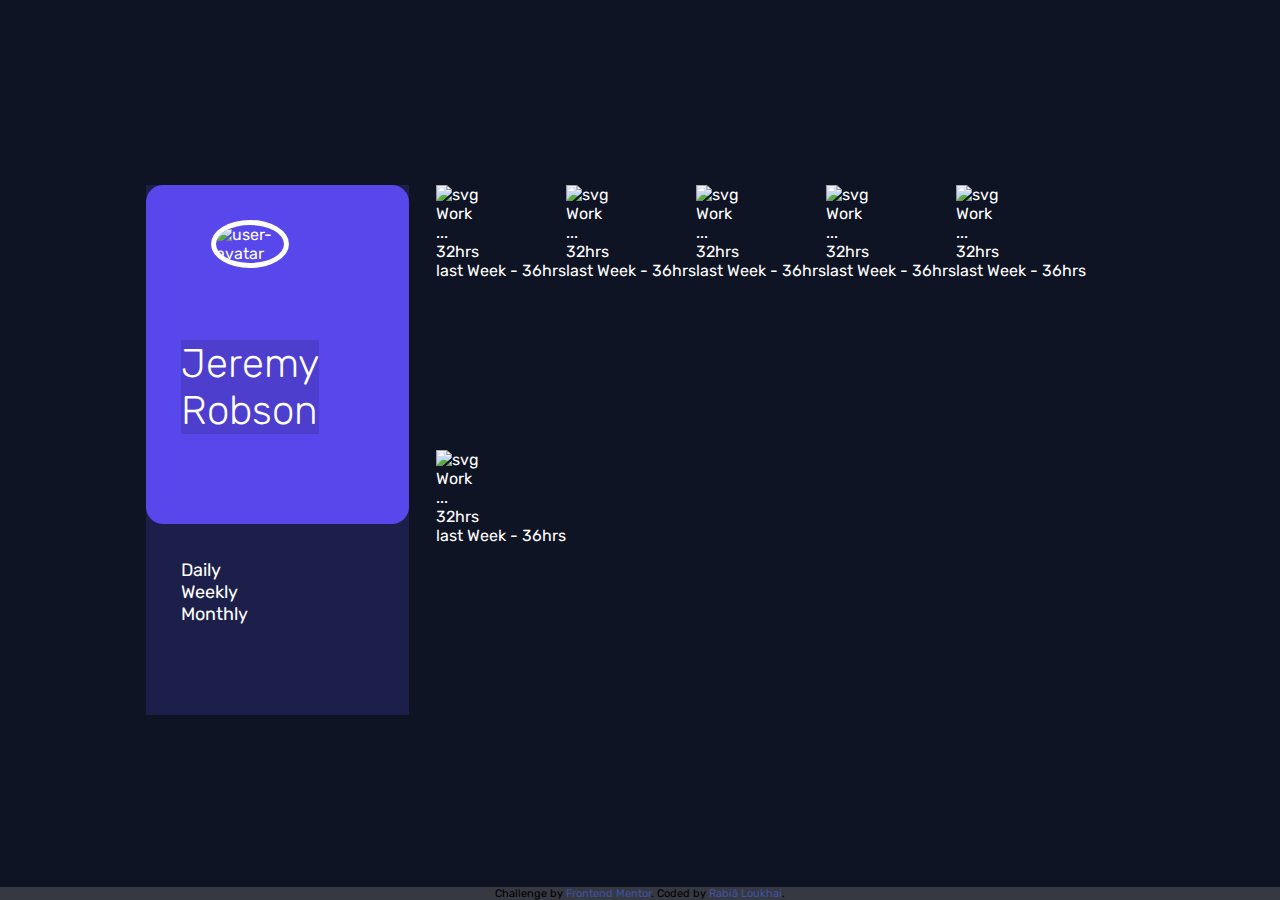
==== index.html @ b81c8409 "fixing html" ====
<!DOCTYPE html>
<html lang="en">
  <head>
    <meta charset="UTF-8" />
    <meta name="viewport" content="width=device-width, initial-scale=1.0" />
    <!-- displays site properly based on user's device -->

    <link
      rel="icon"
      type="image/png"
      sizes="32x32"
      href="./images/favicon-32x32.png"
    />

    <title>Frontend Mentor | Time tracking dashboard</title>

    <link rel="stylesheet" href="style.css" />
  </head>
  <body>
    <main class="dashboard">
      <div class="dashboard__side">
        <div class="side__user">
          <div class="user">
            <img
              class="user__avatar"
              src="images/image-jeremy.png"
              alt="user-avatar"
            />
            <div class="user__name" aria-describedby="user-name">
              <div class="firstname">Jeremy</div>
              <div class="lastname">Robson</div>
            </div>
          </div>
        </div>
        <div class="side__filter">
          <p class="period">Daily</p>
          <p class="period">Weekly</p>
          <p class="period">Monthly</p>
        </div>
      </div>

      <div class="dashboard__trackers">
        <div class="box__tracker">
          <figure class="svg">
            <img src="images/icon-work.svg" alt="svg" />
          </figure>
          <div class="box__head">
            <div class="activity">Work</div>
            <div class="more">...</div>
          </div>
          <div class="box__time">
            <div class="hours">32hrs</div>
            <div class="last">last Week - 36hrs</div>
          </div>
        </div>
        <div class="box__tracker">
          <figure class="svg">
            <img src="images/icon-work.svg" alt="svg" />
          </figure>
          <div class="box__head">
            <div class="activity">Work</div>
            <div class="more">...</div>
          </div>
          <div class="box__time">
            <div class="hours">32hrs</div>
            <div class="last">last Week - 36hrs</div>
          </div>
        </div>
        <div class="box__tracker">
          <figure class="svg">
            <img src="images/icon-work.svg" alt="svg" />
          </figure>
          <div class="box__head">
            <div class="activity">Work</div>
            <div class="more">...</div>
          </div>
          <div class="box__time">
            <div class="hours">32hrs</div>
            <div class="last">last Week - 36hrs</div>
          </div>
        </div>
        <div class="box__tracker">
          <figure class="svg">
            <img src="images/icon-work.svg" alt="svg" />
          </figure>
          <div class="box__head">
            <div class="activity">Work</div>
            <div class="more">...</div>
          </div>
          <div class="box__time">
            <div class="hours">32hrs</div>
            <div class="last">last Week - 36hrs</div>
          </div>
        </div>
        <div class="box__tracker">
          <figure class="svg">
            <img src="images/icon-work.svg" alt="svg" />
          </figure>
          <div class="box__head">
            <div class="activity">Work</div>
            <div class="more">...</div>
          </div>
          <div class="box__time">
            <div class="hours">32hrs</div>
            <div class="last">last Week - 36hrs</div>
          </div>
        </div>
        <div class="box__tracker">
          <figure class="svg">
            <img src="images/icon-work.svg" alt="svg" />
          </figure>
          <div class="box__head">
            <div class="activity">Work</div>
            <div class="more">...</div>
          </div>
          <div class="box__time">
            <div class="hours">32hrs</div>
            <div class="last">last Week - 36hrs</div>
          </div>
        </div>
      </div>
    </main>

    <div class="attribution">
      Challenge by
      <!-- target="_blank" -->
      <a href="https://www.frontendmentor.io?ref=challenge">Frontend Mentor</a>.
      Coded by
      <a href="https://rabie.vercel.app" target="_blank" rel="noopener"
        >Rabiâ Loukhai</a
      >.
    </div>

    <script src="index.js"></script>
  </body>
</html>
---- style.css ----
@import url("https://fonts.googleapis.com/css2?family=Rubik:wght@300;400;500&display=swap");
:root {
  /* font */
  --font-base: "Rubik", sans-serif;
  --size-base: 1.125em;

  /* colors */
  /* -- Primary -- */
  --Blue: hsl(246, 80%, 60%);
  --Light-red: hsl(15, 100%, 70%);
  --Soft-blue: hsl(195, 74%, 62%);
  --Light-red: hsl(348, 100%, 68%);
  --Lime-green: hsl(145, 58%, 55%);
  --Violet: hsl(264, 64%, 52%);
  --Soft-orange: hsl(43, 84%, 65%);
  /* -- Neutral -- */
  --Very-dark-blue: hsl(226, 43%, 10%);
  --Dark-blue: hsl(235, 46%, 20%);
  --Unsaturated-blue: hsl(235, 45%, 61%);
  --Pale-Blue: hsl(236, 100%, 87%);

  /* border_radius */
  --border-radius: 17px;
}

* {
  margin: 0;
  padding: 0;
  box-sizing: border-box;
}

body {
  font-family: var(--font-base);
  background-color: var(--Very-dark-blue);
  min-height: 100vh;
  width: 100%;
  position: relative;
  display: flex;
  justify-content: center;
  align-items: center;
  flex-wrap: nowrap;
}

/* dashboard */
.dashboard {
  display: flex;
  flex-direction: row;
  gap: 27px;
  width: 100%;
  max-width: 77.23%;
  color: #fff;
}

.dashboard__side {
  background-color: var(--Dark-blue);
  display: flex;
  flex-direction: column;
  flex-wrap: nowrap;
}
.side__user {
  display: flex;
  justify-content: center;
  align-items: center;
  background-color: var(--Blue);
  border-radius: var(--border-radius);

  padding: 35px 90px 90px 35px;
  width: 100%;
}
.user {
  /* width: 100%; */
  display: flex;
  flex-direction: column; /* + row */
  gap: 72px; /* +18px*/
  justify-content: center;
  align-items: center;
}

.user__avatar {
  min-width: 65px;
  width: 78px;
  border: 5px #fff solid;
  border-radius: 50%;
}
.user__name {
  background: #0000001f;
  font-weight: 300;
  font-size: 2.5rem;
  position: relative;
  text-transform: capitalize;
}

.side__filter {
  width: 100%;
  justify-content: space-around;
  align-items: start;
  display: flex;
  flex-direction: column;
  font-size: 1.125rem;
  font-weight: 400;
  padding: 35px 90px 90px 35px;
}

.dashboard__trackers {
  display: flex;
  flex-direction: row;
  flex-wrap: wrap;
}

/*
@media screen and (min-width: 1440px) {
 
}
*/

@media screen and (max-width: 376px) {
  .dashboard {
    flex-direction: column;
    margin: 24px;
    max-width: none;
  }
  .side__user {
    padding: 32px;
  }
  .user {
    flex-direction: row;
    gap: 18px;
  }
  .user__name {
    display: flex;
    flex-direction: row;
    font-size: 1.5rem;
    gap: 5px;
  }
  .side__filter {
    flex-direction: row;
  }
}

.attribution {
  font-size: 11px;
  position: absolute;
  bottom: 0;
  width: 100%;
  text-align: center;

  background: #64646479;
}
.attribution a {
  color: hsl(228, 45%, 44%);
  text-decoration: none;
}
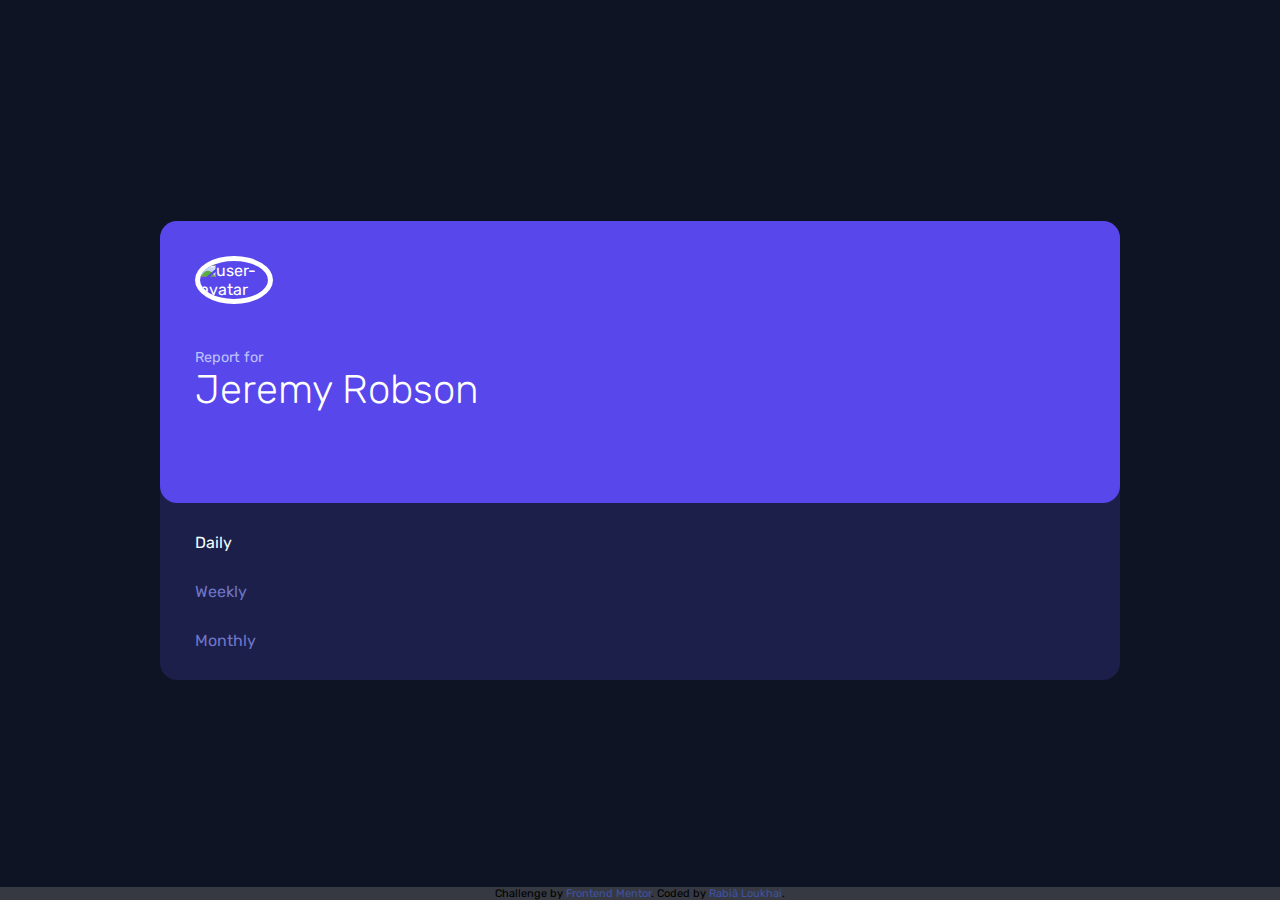
==== commit d1bb3123: "fix responsive grid layout" ====
--- a/index.html
+++ b/index.html
@@ -13,111 +13,165 @@
     />
 
     <title>Frontend Mentor | Time tracking dashboard</title>
-
     <link rel="stylesheet" href="style.css" />
+    <!-- <link rel="stylesheet" href="styleMedia.css" /> -->
   </head>
   <body>
-    <main class="dashboard">
-      <div class="dashboard__side">
-        <div class="side__user">
-          <div class="user">
-            <img
-              class="user__avatar"
-              src="images/image-jeremy.png"
-              alt="user-avatar"
+    <main class="dashboard" id="dashboard">
+      <div class="user__side">
+        <div class="user">
+          <img
+            class="user__avatar"
+            src="images/image-jeremy.png"
+            alt="user-avatar"
+          />
+          <span aria-describedby="username">
+            <p class="text">Report for</p>
+            <p class="user__name">jeremy robson</p>
+          </span>
+        </div>
+        <form class="filter">
+          <span class="filter__period">
+            <input
+              type="radio"
+              name="period"
+              class="period"
+              id="daily"
+              value="daily"
+              checked
+              onclick="onClickPeriodValue(this)"
             />
-            <div class="user__name" aria-describedby="user-name">
-              <div class="firstname">Jeremy</div>
-              <div class="lastname">Robson</div>
+            <label for="daily">Daily</label>
+          </span>
+          <span class="filter__period">
+            <input
+              type="radio"
+              class="period"
+              name="period"
+              id="weekly"
+              value="weekly"
+              onclick="onClickPeriodValue(this)"
+            />
+            <label for="weekly">Weekly</label>
+          </span>
+          <span class="filter__period">
+            <input
+              type="radio"
+              class="period"
+              name="period"
+              id="monthly"
+              value="monthly"
+              onclick="onClickPeriodValue(this)"
+            />
+            <label for="monthly">Monthly</label>
+          </span>
+        </form>
+      </div>
+      <div class="trackers__side" id="tracker_side">
+        <!-- 
+        <div class="tracker">
+          <div class="tracker__icon">
+            <img src="images/icon-work.svg" alt="work" />
+          </div>
+          <div class="tracker__time">
+            <div class="tracker__head">
+              <p class="tracker__activity">Work</p>
+              <div class="tracker__more">
+                <img src="images/icon-ellipsis.svg" alt="more" />
+              </div>
+            </div>
+            <div class="tracker__body">
+              <p class="tracker__hours">32hrs</p>
+              <p class="tracker__last">Last Week - 36hrs</p>
             </div>
           </div>
         </div>
-        <div class="side__filter">
-          <p class="period">Daily</p>
-          <p class="period">Weekly</p>
-          <p class="period">Monthly</p>
-        </div>
-      </div>
-
-      <div class="dashboard__trackers">
-        <div class="box__tracker">
-          <figure class="svg">
-            <img src="images/icon-work.svg" alt="svg" />
-          </figure>
-          <div class="box__head">
-            <div class="activity">Work</div>
-            <div class="more">...</div>
+        <div class="tracker">
+          <div class="tracker__icon">
+            <img src="images/icon-work.svg" alt="work" />
           </div>
-          <div class="box__time">
-            <div class="hours">32hrs</div>
-            <div class="last">last Week - 36hrs</div>
+          <div class="tracker__time">
+            <div class="tracker__head">
+              <p class="tracker__activity">Work</p>
+              <div class="tracker__more">
+                <img src="images/icon-ellipsis.svg" alt="more" />
+              </div>
+            </div>
+            <div class="tracker__body">
+              <p class="tracker__hours">32hrs</p>
+              <p class="tracker__last">Last Week - 36hrs</p>
+            </div>
           </div>
         </div>
-        <div class="box__tracker">
-          <figure class="svg">
-            <img src="images/icon-work.svg" alt="svg" />
-          </figure>
-          <div class="box__head">
-            <div class="activity">Work</div>
-            <div class="more">...</div>
+        <div class="tracker">
+          <div class="tracker__icon">
+            <img src="images/icon-work.svg" alt="work" />
           </div>
-          <div class="box__time">
-            <div class="hours">32hrs</div>
-            <div class="last">last Week - 36hrs</div>
+          <div class="tracker__time">
+            <div class="tracker__head">
+              <p class="tracker__activity">Work</p>
+              <div class="tracker__more">
+                <img src="images/icon-ellipsis.svg" alt="more" />
+              </div>
+            </div>
+            <div class="tracker__body">
+              <p class="tracker__hours">32hrs</p>
+              <p class="tracker__last">Last Week - 36hrs</p>
+            </div>
           </div>
         </div>
-        <div class="box__tracker">
-          <figure class="svg">
-            <img src="images/icon-work.svg" alt="svg" />
-          </figure>
-          <div class="box__head">
-            <div class="activity">Work</div>
-            <div class="more">...</div>
+        <div class="tracker">
+          <div class="tracker__icon">
+            <img src="images/icon-work.svg" alt="work" />
           </div>
-          <div class="box__time">
-            <div class="hours">32hrs</div>
-            <div class="last">last Week - 36hrs</div>
+          <div class="tracker__time">
+            <div class="tracker__head">
+              <p class="tracker__activity">Work</p>
+              <div class="tracker__more">
+                <img src="images/icon-ellipsis.svg" alt="more" />
+              </div>
+            </div>
+            <div class="tracker__body">
+              <p class="tracker__hours">32hrs</p>
+              <p class="tracker__last">Last Week - 36hrs</p>
+            </div>
           </div>
         </div>
-        <div class="box__tracker">
-          <figure class="svg">
-            <img src="images/icon-work.svg" alt="svg" />
-          </figure>
-          <div class="box__head">
-            <div class="activity">Work</div>
-            <div class="more">...</div>
+        <div class="tracker">
+          <div class="tracker__icon">
+            <img src="images/icon-work.svg" alt="work" />
           </div>
-          <div class="box__time">
-            <div class="hours">32hrs</div>
-            <div class="last">last Week - 36hrs</div>
+          <div class="tracker__time">
+            <div class="tracker__head">
+              <p class="tracker__activity">Work</p>
+              <div class="tracker__more">
+                <img src="images/icon-ellipsis.svg" alt="more" />
+              </div>
+            </div>
+            <div class="tracker__body">
+              <p class="tracker__hours">32hrs</p>
+              <p class="tracker__last">Last Week - 36hrs</p>
+            </div>
           </div>
         </div>
-        <div class="box__tracker">
-          <figure class="svg">
-            <img src="images/icon-work.svg" alt="svg" />
-          </figure>
-          <div class="box__head">
-            <div class="activity">Work</div>
-            <div class="more">...</div>
+        <div class="tracker">
+          <div class="tracker__icon">
+            <img src="images/icon-work.svg" alt="work" />
           </div>
-          <div class="box__time">
-            <div class="hours">32hrs</div>
-            <div class="last">last Week - 36hrs</div>
+          <div class="tracker__time">
+            <div class="tracker__head">
+              <p class="tracker__activity">Work</p>
+              <div class="tracker__more">
+                <img src="images/icon-ellipsis.svg" alt="more" />
+              </div>
+            </div>
+            <div class="tracker__body">
+              <p class="tracker__hours">32hrs</p>
+              <p class="tracker__last">Last Week - 36hrs</p>
+            </div>
           </div>
         </div>
-        <div class="box__tracker">
-          <figure class="svg">
-            <img src="images/icon-work.svg" alt="svg" />
-          </figure>
-          <div class="box__head">
-            <div class="activity">Work</div>
-            <div class="more">...</div>
-          </div>
-          <div class="box__time">
-            <div class="hours">32hrs</div>
-            <div class="last">last Week - 36hrs</div>
-          </div>
-        </div>
+         -->
       </div>
     </main>
 
--- a/style.css
+++ b/style.css
@@ -1,4 +1,5 @@
 @import url("https://fonts.googleapis.com/css2?family=Rubik:wght@300;400;500&display=swap");
+
 :root {
   /* font */
   --font-base: "Rubik", sans-serif;
@@ -7,7 +8,7 @@
   /* colors */
   /* -- Primary -- */
   --Blue: hsl(246, 80%, 60%);
-  --Light-red: hsl(15, 100%, 70%);
+  --Light-orange: hsl(15, 100%, 70%);
   --Soft-blue: hsl(195, 74%, 62%);
   --Light-red: hsl(348, 100%, 68%);
   --Lime-green: hsl(145, 58%, 55%);
@@ -21,122 +22,257 @@
 
   /* border_radius */
   --border-radius: 17px;
-}
-
-* {
+  /* padding */
+  --padding-block: 5rem;
+  --padding-inline: 10rem;
+}
+
+*,
+*::before,
+*::after {
   margin: 0;
   padding: 0;
   box-sizing: border-box;
 }
 
 body {
+  width: 100%;
+  min-height: 100vh;
   font-family: var(--font-base);
   background-color: var(--Very-dark-blue);
-  min-height: 100vh;
-  width: 100%;
   position: relative;
   display: flex;
   justify-content: center;
   align-items: center;
   flex-wrap: nowrap;
+  padding: var(--padding-block) var(--padding-inline);
+
+  /* transition: all 250ms; */
+  /* overflow: hidden; */
+}
+@media screen and (max-width: 900px) {
+  body {
+    padding: calc(var(--padding-block) - 0rem)
+      calc(var(--padding-inline) - 8rem);
+  }
 }
 
 /* dashboard */
 .dashboard {
-  display: flex;
-  flex-direction: row;
-  gap: 27px;
-  width: 100%;
-  max-width: 77.23%;
-  color: #fff;
-}
-
-.dashboard__side {
+  display: grid;
+  min-width: 100%;
+  height: auto;
+  /* min-height: calc(100vh - (80px * 2)); */
+  /* border: 0.5px var(--Light-red) solid; */
+  grid-auto-rows: max-content;
+  grid-template-columns: 1fr;
+  /* justify-items: center; */
+
+  gap: 30px;
+  color: rgb(255, 255, 255);
+}
+
+@media screen and (min-width: 545px) {
+  .dashboard {
+    grid-template-columns: repeat(auto-fit, minmax(14rem, 1fr));
+    /* grid-template-rows: 1fr 1fr; */
+    /* min-height: 51.8rem; */
+  }
+}
+@media screen and (min-width: 1556px) {
+  .dashboard {
+    grid-template-columns: repeat(auto-fit, minmax(18rem, 1fr));
+    /* grid-auto-rows: 1fr; */
+    grid-template-rows: 1fr;
+    /* grid-auto-flow: column; */
+  }
+}
+
+.user__side {
+  grid-column: span 1;
+  grid-row: span 2;
   background-color: var(--Dark-blue);
+  /* background-color: rgba(192, 180, 14, 0.558); */
+  border-radius: 17px;
+}
+@media screen and (min-width: 1640px) {
+  .user__side {
+    grid-row: 1;
+  }
+}
+
+.user {
+  background-color: var(--Blue);
+  padding-top: 35px;
+  padding-right: 85px;
+  padding-left: 35px;
+  padding-bottom: 90px;
+  display: flex;
+
+  flex-direction: column; /* +row*/
+  flex-wrap: nowrap;
+  gap: 45px;
+  /* 
+   */
+  border-radius: 17px;
+}
+
+@media screen and (max-width: 544px) {
+  .user {
+    flex-direction: row;
+    padding-right: 0;
+    padding-bottom: 35px;
+    justify-content: start;
+    gap: 20px;
+  }
+}
+
+.user__avatar {
+  /* aspect-ratio: 1/1; */
+  min-width: 65px;
+  max-width: 78px;
+  border: 5px #fff solid;
+  border-radius: 50%;
+}
+.user span {
+  display: flex;
+  flex-direction: column;
+  justify-content: center;
+  align-items: start;
+}
+.text {
+  font-size: 0.9rem;
+  font-weight: 400;
+  color: var(--Pale-Blue);
+}
+.user__name {
+  text-transform: capitalize;
+  font-size: 2.5rem;
+  font-weight: 300;
+}
+@media screen and (max-width: 544px) {
+  .text {
+    font-size: 0.7rem;
+  }
+  .user__name {
+    font-size: 1.6rem;
+  }
+}
+
+.filter {
+  display: flex;
+  flex-direction: column; /*+row*/
+  justify-content: space-around;
+  gap: 30px;
+  padding-left: 35px;
+  padding-right: 85px;
+  padding-block: 30px;
+}
+@media screen and (max-width: 544px) {
+  .filter {
+    flex-direction: row;
+    padding-left: 0;
+    padding-right: 0;
+  }
+}
+.filter__period {
+  width: max-content;
+  font-size: 1rem;
+  color: var(--Unsaturated-blue);
+}
+
+.filter__period label {
+  cursor: pointer;
+}
+.filter__period input {
+  display: none;
+}
+.filter__period input:checked + label {
+  color: azure;
+}
+
+.trackers__side {
+  grid-column: span 3;
+  grid-row: span 2;
+  display: contents;
+}
+.tracker {
+  height: 100%;
+  outline: 1px #64646479;
+  background: var(--Light-orange);
+  border-radius: 17px 17px 19px 19px;
+  /* width: 100%; */
+  /* min-width: 257px; */
+  /* min-height: 100%; */
   display: flex;
   flex-direction: column;
   flex-wrap: nowrap;
 }
-.side__user {
-  display: flex;
-  justify-content: center;
-  align-items: center;
-  background-color: var(--Blue);
-  border-radius: var(--border-radius);
-
-  padding: 35px 90px 90px 35px;
+
+.tracker__icon {
   width: 100%;
-}
-.user {
-  /* width: 100%; */
-  display: flex;
-  flex-direction: column; /* + row */
-  gap: 72px; /* +18px*/
-  justify-content: center;
-  align-items: center;
-}
-
-.user__avatar {
-  min-width: 65px;
-  width: 78px;
-  border: 5px #fff solid;
-  border-radius: 50%;
-}
-.user__name {
-  background: #0000001f;
+  height: 45px;
+  min-height: 37px;
+  display: flex;
+  justify-content: end;
+  position: relative;
+  overflow: hidden;
+}
+
+.tracker__icon img {
+  position: absolute;
+  top: -10px;
+  padding-right: 30px;
+}
+.tracker__time {
+  background-color: var(--Dark-blue);
+  border-radius: 17px;
+  height: calc(100% - 45px);
+  min-height: calc(100% - 37px);
+  min-width: 100%;
+  display: flex;
+  flex-direction: column;
+  padding-inline: 30px;
+  padding-top: 32px;
+  padding-bottom: 36px;
+  gap: 40px; /*mobile*/
+}
+.tracker__time:hover {
+  background-color: hsl(236, 41%, 34%);
+  cursor: pointer;
+}
+.tracker__time:has(.tracker__more:hover) {
+  background-color: var(--Dark-blue);
+}
+.tracker__head {
+  display: flex;
+  flex-direction: row;
+  justify-content: space-between;
+}
+.tracker__activity {
+  font-weight: 500;
+}
+.tracker__body {
+  display: flex;
+  flex-direction: column; /*row*/
+  justify-content: space-between;
+  height: 100%;
+  /* background: red; */
+}
+.tracker__hours {
+  font-size: 3.25rem;
   font-weight: 300;
-  font-size: 2.5rem;
-  position: relative;
+}
+.tracker__last {
+  font-size: 0.875rem;
+
+  color: var(--Pale-Blue);
+}
+.tracker__last span {
   text-transform: capitalize;
 }
 
-.side__filter {
-  width: 100%;
-  justify-content: space-around;
-  align-items: start;
-  display: flex;
-  flex-direction: column;
-  font-size: 1.125rem;
-  font-weight: 400;
-  padding: 35px 90px 90px 35px;
-}
-
-.dashboard__trackers {
-  display: flex;
-  flex-direction: row;
-  flex-wrap: wrap;
-}
-
-/*
-@media screen and (min-width: 1440px) {
- 
-}
-*/
-
-@media screen and (max-width: 376px) {
-  .dashboard {
-    flex-direction: column;
-    margin: 24px;
-    max-width: none;
-  }
-  .side__user {
-    padding: 32px;
-  }
-  .user {
-    flex-direction: row;
-    gap: 18px;
-  }
-  .user__name {
-    display: flex;
-    flex-direction: row;
-    font-size: 1.5rem;
-    gap: 5px;
-  }
-  .side__filter {
-    flex-direction: row;
-  }
-}
-
+/* attribution */
 .attribution {
   font-size: 11px;
   position: absolute;
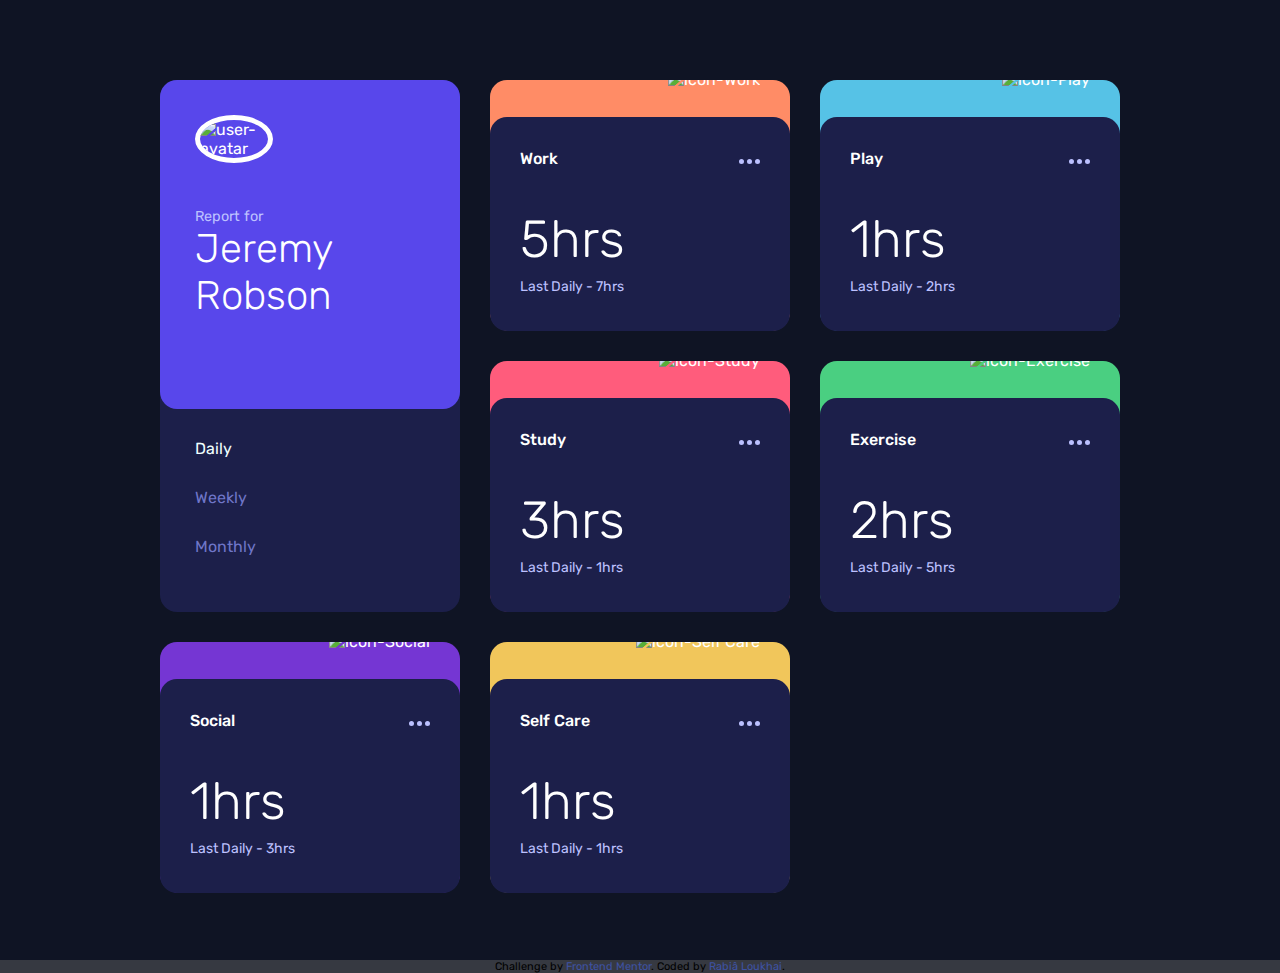
==== commit 650d49ad: "some recommendation" ====
--- a/index.html
+++ b/index.html
@@ -14,8 +14,8 @@
 
     <title>Frontend Mentor | Time tracking dashboard</title>
     <link rel="stylesheet" href="style.css" />
-    <!-- <link rel="stylesheet" href="styleMedia.css" /> -->
   </head>
+
   <body>
     <main class="dashboard" id="dashboard">
       <div class="user__side">
@@ -25,10 +25,10 @@
             src="images/image-jeremy.png"
             alt="user-avatar"
           />
-          <span aria-describedby="username">
+          <div class="text-wrapper">
             <p class="text">Report for</p>
-            <p class="user__name">jeremy robson</p>
-          </span>
+            <h1 class="user__name">jeremy robson</h1>
+          </div>
         </div>
         <form class="filter">
           <span class="filter__period">
@@ -68,122 +68,22 @@
         </form>
       </div>
       <div class="trackers__side" id="tracker_side">
-        <!-- 
-        <div class="tracker">
-          <div class="tracker__icon">
-            <img src="images/icon-work.svg" alt="work" />
-          </div>
-          <div class="tracker__time">
-            <div class="tracker__head">
-              <p class="tracker__activity">Work</p>
-              <div class="tracker__more">
-                <img src="images/icon-ellipsis.svg" alt="more" />
-              </div>
-            </div>
-            <div class="tracker__body">
-              <p class="tracker__hours">32hrs</p>
-              <p class="tracker__last">Last Week - 36hrs</p>
-            </div>
-          </div>
-        </div>
-        <div class="tracker">
-          <div class="tracker__icon">
-            <img src="images/icon-work.svg" alt="work" />
-          </div>
-          <div class="tracker__time">
-            <div class="tracker__head">
-              <p class="tracker__activity">Work</p>
-              <div class="tracker__more">
-                <img src="images/icon-ellipsis.svg" alt="more" />
-              </div>
-            </div>
-            <div class="tracker__body">
-              <p class="tracker__hours">32hrs</p>
-              <p class="tracker__last">Last Week - 36hrs</p>
-            </div>
-          </div>
-        </div>
-        <div class="tracker">
-          <div class="tracker__icon">
-            <img src="images/icon-work.svg" alt="work" />
-          </div>
-          <div class="tracker__time">
-            <div class="tracker__head">
-              <p class="tracker__activity">Work</p>
-              <div class="tracker__more">
-                <img src="images/icon-ellipsis.svg" alt="more" />
-              </div>
-            </div>
-            <div class="tracker__body">
-              <p class="tracker__hours">32hrs</p>
-              <p class="tracker__last">Last Week - 36hrs</p>
-            </div>
-          </div>
-        </div>
-        <div class="tracker">
-          <div class="tracker__icon">
-            <img src="images/icon-work.svg" alt="work" />
-          </div>
-          <div class="tracker__time">
-            <div class="tracker__head">
-              <p class="tracker__activity">Work</p>
-              <div class="tracker__more">
-                <img src="images/icon-ellipsis.svg" alt="more" />
-              </div>
-            </div>
-            <div class="tracker__body">
-              <p class="tracker__hours">32hrs</p>
-              <p class="tracker__last">Last Week - 36hrs</p>
-            </div>
-          </div>
-        </div>
-        <div class="tracker">
-          <div class="tracker__icon">
-            <img src="images/icon-work.svg" alt="work" />
-          </div>
-          <div class="tracker__time">
-            <div class="tracker__head">
-              <p class="tracker__activity">Work</p>
-              <div class="tracker__more">
-                <img src="images/icon-ellipsis.svg" alt="more" />
-              </div>
-            </div>
-            <div class="tracker__body">
-              <p class="tracker__hours">32hrs</p>
-              <p class="tracker__last">Last Week - 36hrs</p>
-            </div>
-          </div>
-        </div>
-        <div class="tracker">
-          <div class="tracker__icon">
-            <img src="images/icon-work.svg" alt="work" />
-          </div>
-          <div class="tracker__time">
-            <div class="tracker__head">
-              <p class="tracker__activity">Work</p>
-              <div class="tracker__more">
-                <img src="images/icon-ellipsis.svg" alt="more" />
-              </div>
-            </div>
-            <div class="tracker__body">
-              <p class="tracker__hours">32hrs</p>
-              <p class="tracker__last">Last Week - 36hrs</p>
-            </div>
-          </div>
-        </div>
-         -->
+        <!-- print tracker here  -->
       </div>
     </main>
 
-    <div class="attribution">
+    <footer class="attribution">
       Challenge by
-      <!-- target="_blank" -->
-      <a href="https://www.frontendmentor.io?ref=challenge">Frontend Mentor</a>.
-      Coded by
+      <a
+        href="https://www.frontendmentor.io?ref=challenge"
+        target="_blank"
+        rel="noopener"
+        >Frontend Mentor</a
+      >. Coded by
       <a href="https://rabie.vercel.app" target="_blank" rel="noopener"
         >Rabiâ Loukhai</a
       >.
-    </div>
+    </footer>
 
     <script src="index.js"></script>
   </body>
